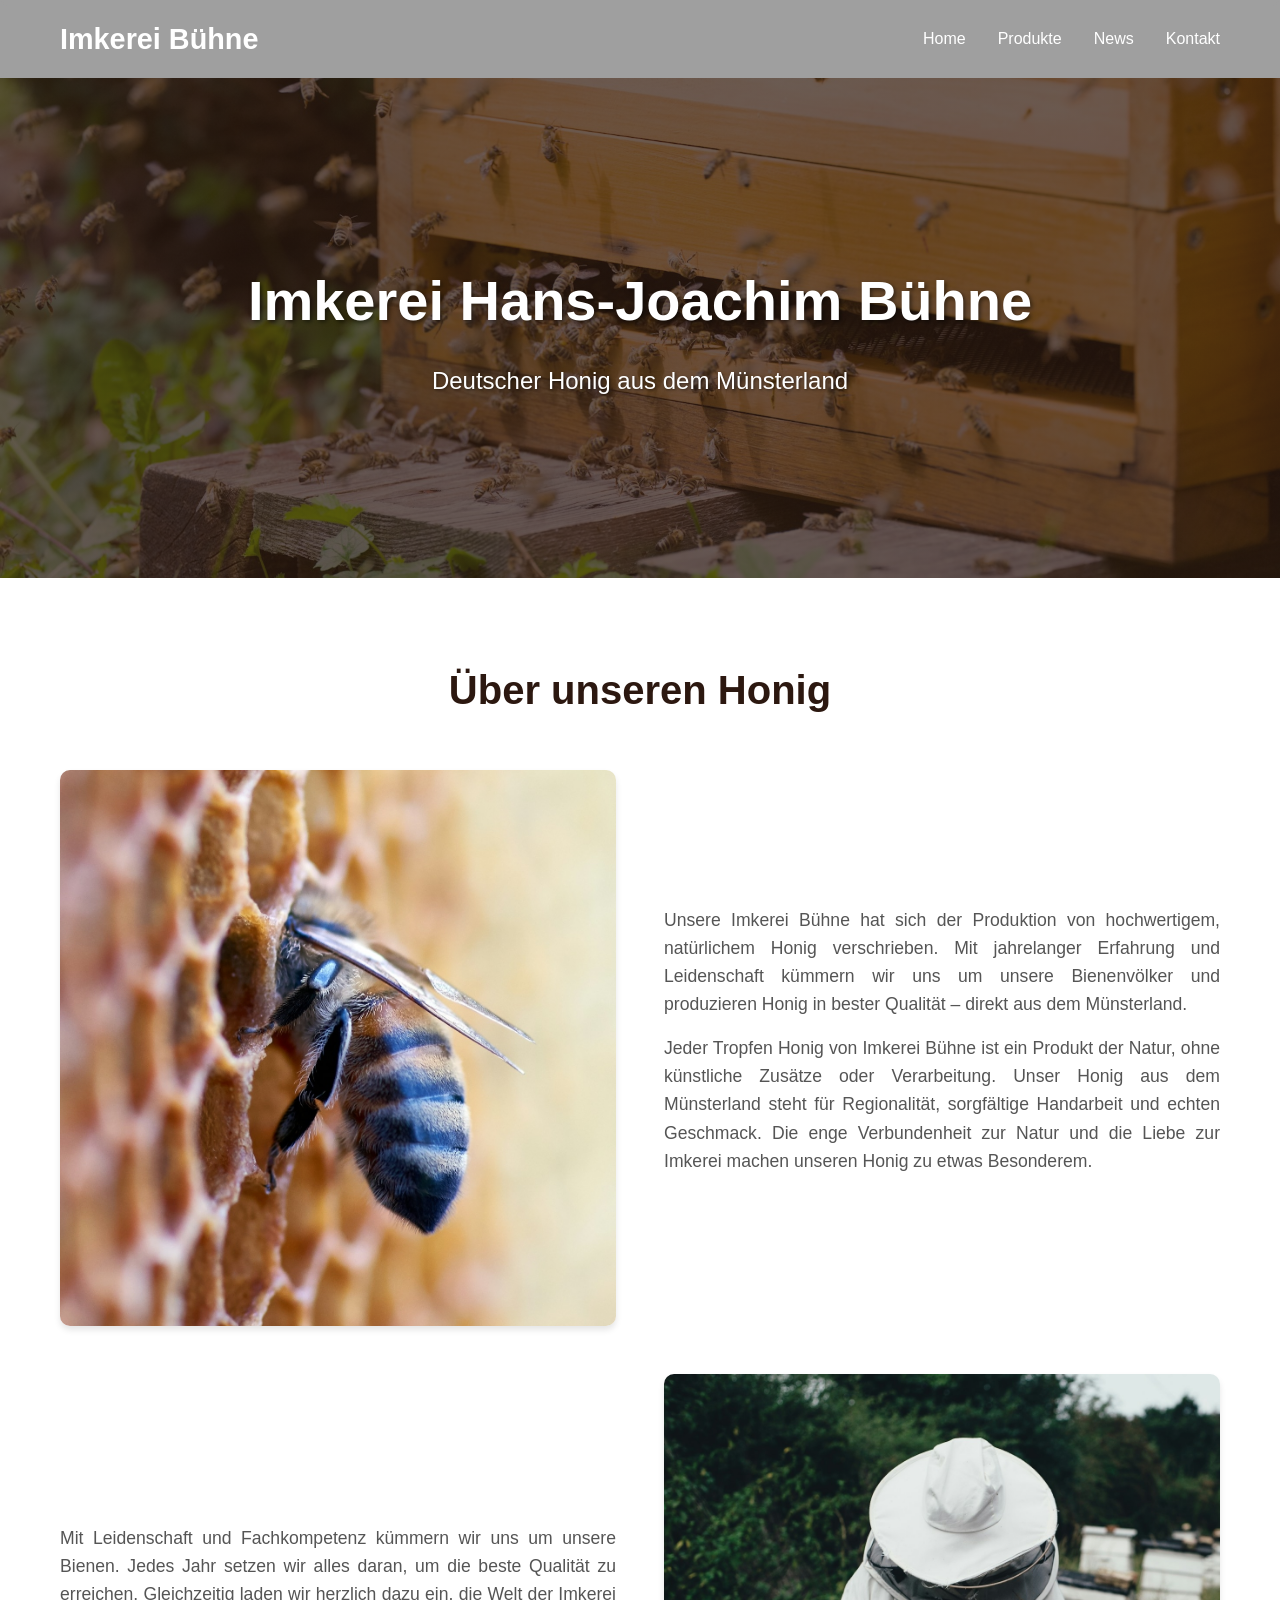
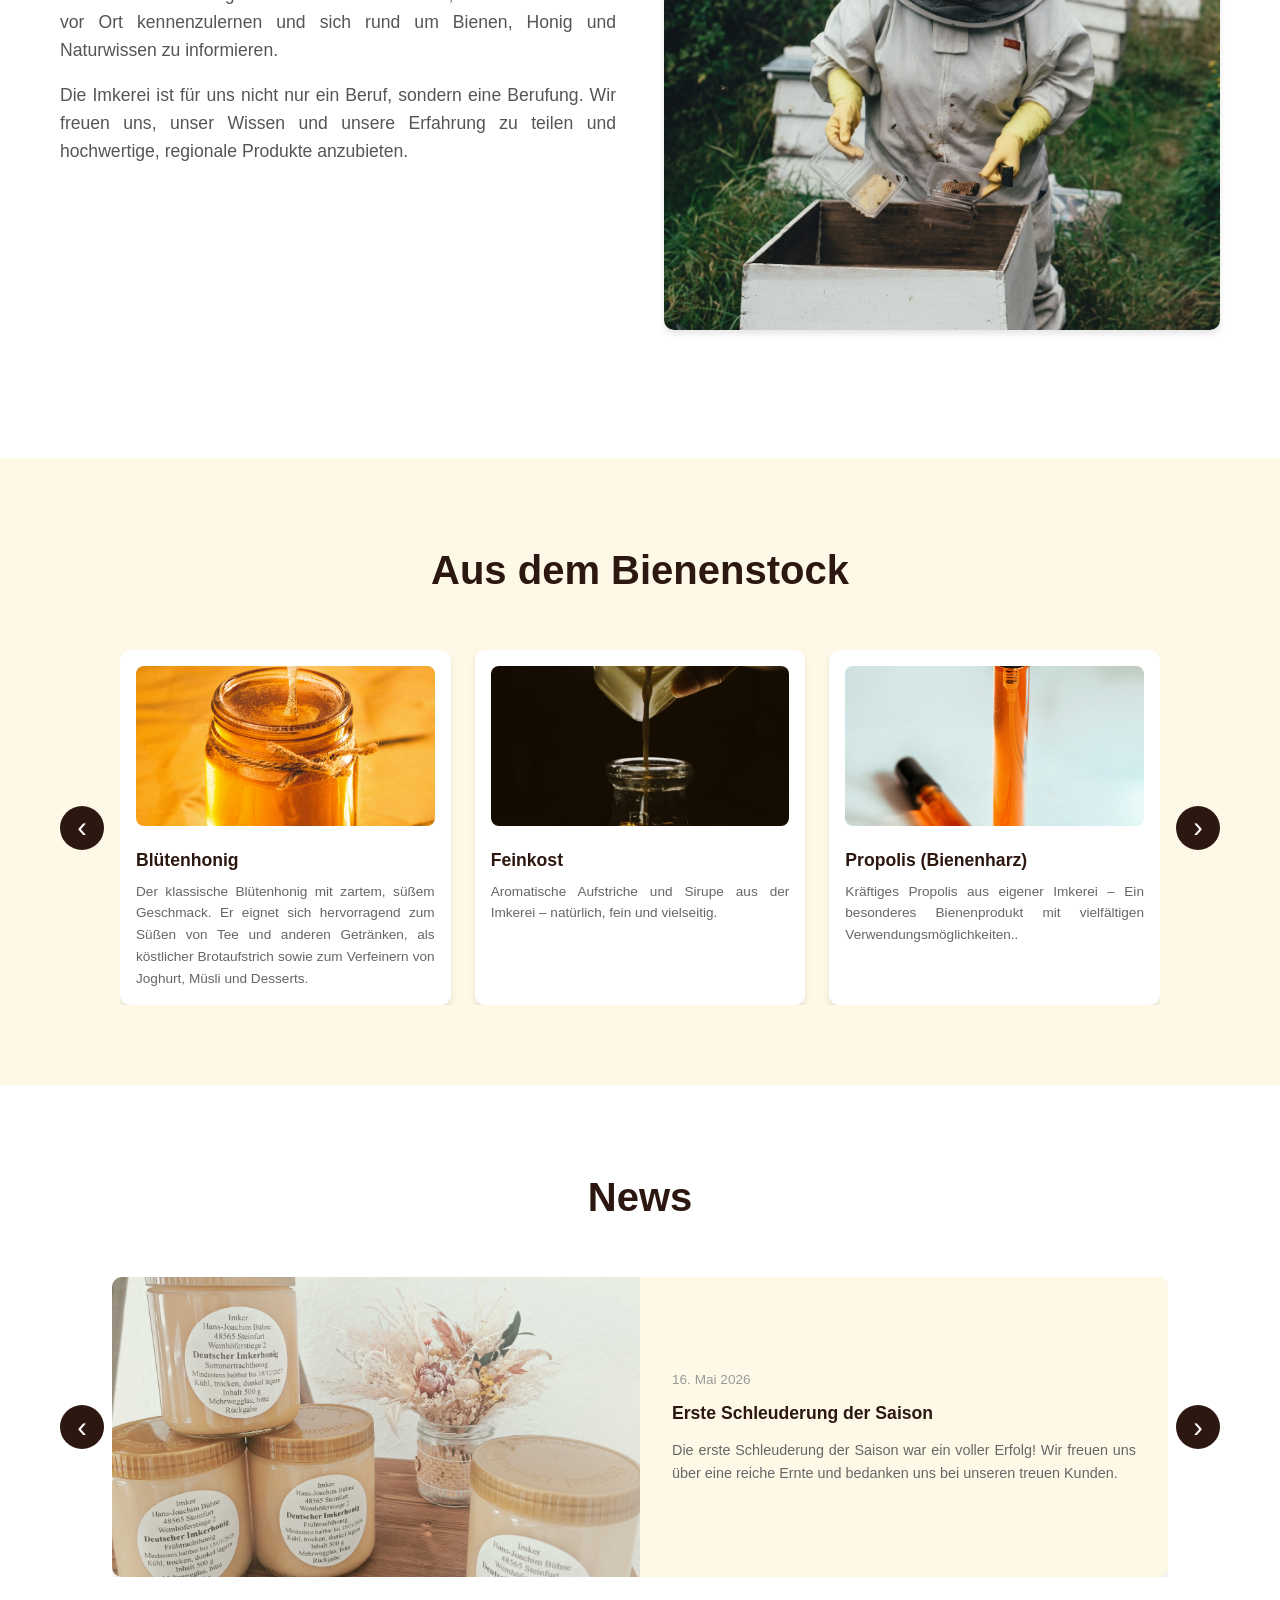
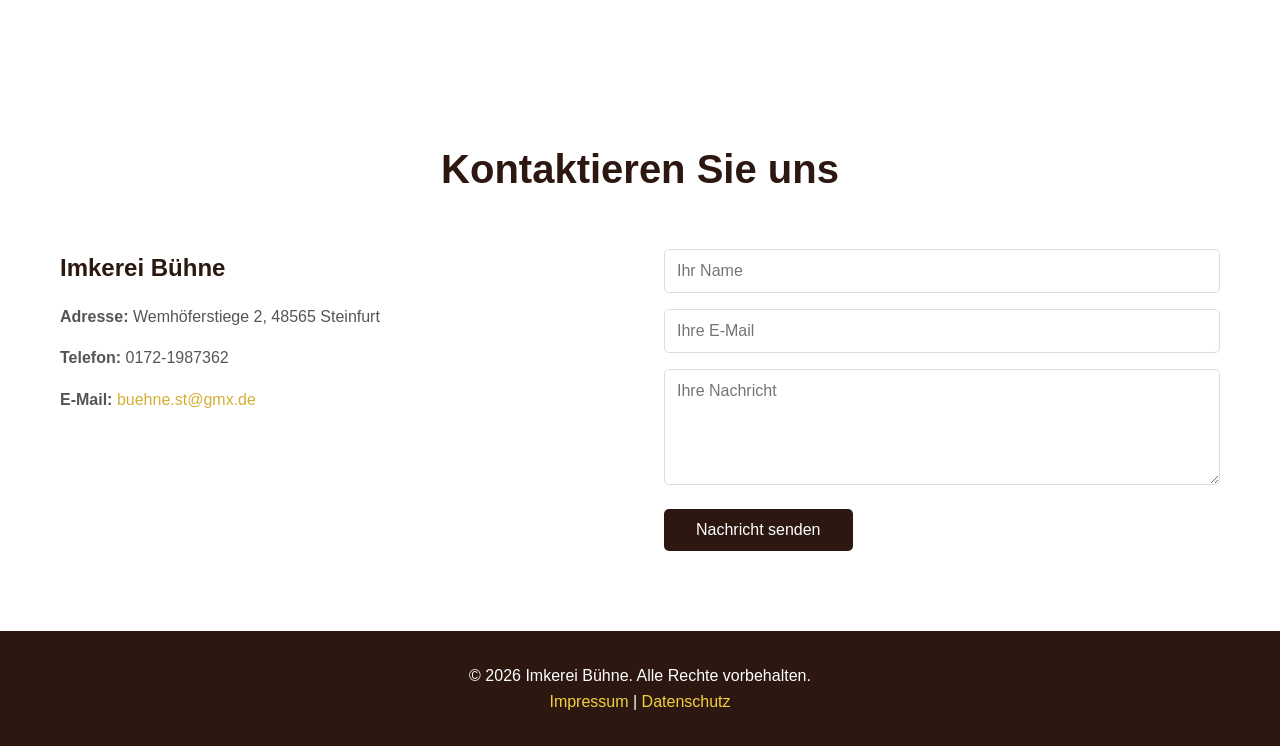
==== index.html @ a8562946 "Update text content in about section" ====
<!DOCTYPE html>
<html lang="de">
<head>
    <meta charset="UTF-8">
    <meta name="viewport" content="width=device-width, initial-scale=1.0">
    <title>Imkerei Bühne - Honig von Imker</title>
    <link rel="stylesheet" href="style.css">
</head>
<body>
    <header>
        <nav class="navbar">
            <div class="container">
                <div class="logo">Imkerei Bühne</div>
                <ul class="nav-links">
                    <li><a href="#home">Home</a></li>
                    <li><a href="#products">Produkte</a></li>
                    <li><a href="#news">News</a></li>
                    <li><a href="#contact">Kontakt</a></li>
                </ul>
            </div>
        </nav>
    </header>

    <main>
        <!-- Hero Section -->
        <section id="home" class="hero">
            <div class="hero-content">
                <h1>Imkerei Hans-Joachim Bühne</h1>
                <p>Deutscher Honig aus dem Münsterland</p>
            </div>
        </section>

        <!-- Über Uns Section -->
        <section id="about" class="about">
            <div class="container">
                <h2>Über unseren Honig</h2>
                
                <!-- First content pair: Text left, Image right -->
                <div class="about-content">
                    <div class="about-image">
                        <img src="images/biene.jpg" alt="Biene">
                    </div>
                    <div class="about-text">
                        <p>Unsere Imkerei Bühne hat sich der Produktion von hochwertigem, natürlichem Honig verschrieben. Mit jahrelanger Erfahrung und Leidenschaft kümmern wir uns um unsere Bienenvölker und produzieren Honig in bester Qualität – direkt aus dem Münsterland.</p>
                        <p>Jeder Tropfen Honig von Imkerei Bühne ist ein Produkt der Natur, ohne künstliche Zusätze oder Verarbeitung. Unser Honig aus dem Münsterland steht für Regionalität, sorgfältige Handarbeit und echten Geschmack. Die enge Verbundenheit zur Natur und die Liebe zur Imkerei machen unseren Honig zu etwas Besonderem.</p>
                    </div>
                </div>

                <!-- Second content pair: Image left, Text right -->
                <div class="about-content about-content-reversed">
                    <div class="about-text">
                        <p>Mit Leidenschaft und Fachkompetenz kümmern wir uns um unsere Bienen. Jedes Jahr setzen wir alles daran, um die beste Qualität zu erreichen. Gleichzeitig laden wir herzlich dazu ein, die Welt der Imkerei vor Ort kennenzulernen und sich rund um Bienen, Honig und Naturwissen zu informieren.</p>
                        <p>Die Imkerei ist für uns nicht nur ein Beruf, sondern eine Berufung. Wir freuen uns, unser Wissen und unsere Erfahrung zu teilen und hochwertige, regionale Produkte anzubieten.</p>
                    </div>
                    <div class="about-image">
                        <img src="images/imker-arbeit.jpg" alt="Imker bei der Arbeit">
                    </div>
                </div>
            </div>
        </section>

        <!-- Produkte Section -->
        <section id="products" class="products">
            <div class="container">
                <h2>Aus dem Bienenstock</h2>
                <div class="carousel-wrapper">
                    <button class="carousel-btn left" onclick="scrollCards(-1)">&#8249;</button>
                    <div class="products-grid" id="productsGrid">
                        <div class="product-card">
                            <img src="images/honig.jpg" alt="Blütenhonig">
                            <h3>Blütenhonig</h3>
                            <p>Der klassische Blütenhonig mit zartem, süßem Geschmack. Er eignet sich hervorragend zum Süßen von Tee und anderen Getränken, als köstlicher Brotaufstrich sowie zum Verfeinern von Joghurt, Müsli und Desserts.</p>
                        </div>
                        <div class="product-card">
                            <img src="images/sirup.jpg" alt="Feinkost">
                            <h3>Feinkost</h3>
                            <p>Aromatische Aufstriche und Sirupe aus der Imkerei – natürlich, fein und vielseitig.</p>
                        </div>
                        <div class="product-card">
                            <img src="images/propolis.jpg" alt="Propolis (Bienenharz)">
                            <h3>Propolis (Bienenharz)</h3>
                            <p>Kräftiges Propolis aus eigener Imkerei – Ein besonderes Bienenprodukt mit vielfältigen Verwendungsmöglichkeiten..</p>
                        </div>
                        <div class="product-card">
                            <img src="images/kerze.jpg" alt="Bienenwachskerzen">
                            <h3>Bienenwachskerzen</h3>
                            <p>Handgefertigte Bienenwachskerzen, die beim Abbrennen einen warmen, goldenen Lichtschein und einen dezenten, honigartigen Duft verströmen.</p>
                        </div>
                    </div>
                    <button class="carousel-btn right" onclick="scrollCards(1)">&#8250;</button>
                </div>
                <div class="product-dots" id="productDots">
                    <span class="product-dot active"></span>
                    <span class="product-dot"></span>
                    <span class="product-dot"></span>
                    <span class="product-dot"></span>
                </div>
            </div>
        </section>

        <!-- News Section -->
        <section id="news" class="news">
            <div class="container">
                <h2>News</h2>
                <div class="news-carousel-wrapper">
                    <button class="news-btn" onclick="scrollNews(-1)">&#8249;</button>
                    <div class="news-grid" id="newsGrid">
                        <div class="news-card">
                            <div class="news-card-image">
                                <img src="images/news.jpg" alt="News Bild">
                            </div>
                            <div class="news-card-text">
                                <span class="news-date">16. Mai 2026</span>
                                <h3>Erste Schleuderung der Saison</h3>
                                <p>Die erste Schleuderung der Saison war ein voller Erfolg! Wir freuen uns über eine reiche Ernte und bedanken uns bei unseren treuen Kunden.</p>
                            </div>
                        </div>
                        <div class="news-card">
                            <div class="news-card-image">
                                <img src="images/news_wintermarkt.jpeg" alt="News Bild">
                            </div>
                            <div class="news-card-text">
                                <span class="news-date">21. November 2025</span>
                                <h3>Wintermarkt Fachhochschule</h3>
                                <p>Die Imkerei war mit einem Stand auf dem Wintermarkt der FH Münster am Technologie-Campus Steinfurt vertreten, wo Wissenschaft und weihnachtliche Atmosphäre auf besondere Weise zusammenkamen.</p>
                            </div>
                        </div>
                        <div class="news-card">
                            <div class="news-card-image">
                                <img src="images/news_golfclub.jpeg" alt="News Bild">
                            </div>
                            <div class="news-card-text">
                                <span class="news-date">21. Mai 2025</span>
                                <h3>Ein Tag für die Bienen</h3>
                                <p>Die Imkerei stellte am 21.05.2025 im Golfclub Münsterland im Rahmen eines Herrennachmittags die Welt der Bienen und ihre Bedeutung für das Ökosystem vor. Durch Honigverkostungen und Gespräche wurde das Bewusstsein für den Schutz der Bienen gestärkt.</p>
                            </div>
                        </div>
                    </div>
                    <button class="news-btn" onclick="scrollNews(1)">&#8250;</button>
                </div>
                <div class="news-dots" id="newsDots">
                    <span class="news-dot active"></span>
                    <span class="news-dot"></span>
                    <span class="news-dot"></span>
                </div>
            </div>
        </section>
        
        <!-- Kontakt Section -->
        <section id="contact" class="contact">
            <div class="container">
                <h2>Kontaktieren Sie uns</h2>
                <div class="contact-content">
                    <div class="contact-info">
                        <h3>Imkerei Bühne</h3>
                        <p><strong>Adresse:</strong> Wemhöferstiege 2, 48565 Steinfurt</p>
                        <p><strong>Telefon:</strong> 0172-1987362</p>
                        <p><strong>E-Mail:</strong> <a id="emailLink" href="#">E-Mail laden...</a></p>
                        <script>
                            const u = 'buehne.st';
                            const d = 'gmx.de';
                            const link = document.getElementById('emailLink');
                            link.href = 'mailto:' + u + '@' + d;
                            link.textContent = u + '@' + d;
                        </script>
                    </div>
                    <div class="contact-form">
                        <form action="#" method="POST">
                            <input type="text" name="name" placeholder="Ihr Name" required>
                            <input type="email" name="email" placeholder="Ihre E-Mail" required>
                            <textarea name="message" placeholder="Ihre Nachricht" rows="5" required></textarea>
                            <button type="submit">Nachricht senden</button>
                        </form>
                    </div>
                </div>
            </div>
        </section>
    </main>

    <footer>
        <div class="container">
            <p>&copy; 2026 Imkerei Bühne. Alle Rechte vorbehalten.</p>
            <p><a href="impressum.html">Impressum</a> | <a href="impressum.html">Datenschutz</a></p>
        </div>
    </footer>

    <script>
        function scrollCards(dir) {
            const grid = document.getElementById('productsGrid');
            const cards = grid.querySelectorAll('.product-card');
            const cardWidth = cards[0].offsetWidth + 24;
            const maxScroll = grid.scrollWidth - grid.clientWidth;
            let current = Math.round(grid.scrollLeft / cardWidth);
            let next = current + dir;
        
            if (next >= cards.length) {
                grid.scrollTo({ left: 0, behavior: 'smooth' });
                updateProductDots(0);
                return;
            }
            if (next < 0) {
                grid.scrollTo({ left: maxScroll, behavior: 'smooth' });
                updateProductDots(cards.length - 1);
                return;
            }
            grid.scrollTo({ left: next * cardWidth, behavior: 'smooth' });
            updateProductDots(next);
        }
        
        function updateProductDots(index) {
            const dots = document.querySelectorAll('.product-dot');
            dots.forEach((dot, i) => dot.classList.toggle('active', i === index));
        }
        
        document.getElementById('productsGrid').addEventListener('scroll', () => {
            const grid = document.getElementById('productsGrid');
            const cards = grid.querySelectorAll('.product-card');
            const cardWidth = cards[0].offsetWidth + 24;
            const current = Math.round(grid.scrollLeft / cardWidth);
            updateProductDots(current);
        });
    
        function scrollNews(dir) {
            const grid = document.getElementById('newsGrid');
            const cards = grid.querySelectorAll('.news-card');
            const cardWidth = cards[0].offsetWidth + 16;
            let current = Math.round(grid.scrollLeft / cardWidth);
            let next = current + dir;
            if (next >= cards.length) next = 0;
            if (next < 0) next = cards.length - 1;
            grid.scrollTo({ left: next * cardWidth, behavior: 'smooth' });
            updateNewsDots(next);
        }
        
        function updateNewsDots(index) {
            const dots = document.querySelectorAll('.news-dot');
            dots.forEach((dot, i) => dot.classList.toggle('active', i === index));
        }
        
        document.getElementById('newsGrid').addEventListener('scroll', () => {
            const grid = document.getElementById('newsGrid');
            const cards = grid.querySelectorAll('.news-card');
            const cardWidth = cards[0].offsetWidth + 16;
            const current = Math.round(grid.scrollLeft / cardWidth);
            updateNewsDots(current);
        });
    </script>
    
</body>
</html>
---- style.css ----
/* General Styles */
* {
    margin: 0;
    padding: 0;
    box-sizing: border-box;
}

body {
    font-family: 'Segoe UI', Tahoma, Geneva, Verdana, sans-serif;
    line-height: 1.6;
    color: #333;
    background-color: #f9f9f9;
    text-align: justify;
}

.container {
    max-width: 1200px;
    margin: 0 auto;
    padding: 0 20px;
}

/* Header & Navigation */
header {
    background-color: rgba(50, 50, 50, 0.45); 
    padding: 1rem 0;
    position: sticky;
    top: 0;
    z-index: 100;
    backdrop-filter: blur(4px);
}

.navbar {
    display: flex;
    justify-content: space-between;
    align-items: center;
}

.navbar .container {
    display: flex;
    justify-content: space-between;
    align-items: center;
    width: 100%;
}

.logo {
    font-size: 1.8rem;
    font-weight: bold;
    color: #ffffff;  
}

.nav-links {
    display: flex;
    list-style: none;
    gap: 2rem;
}

.nav-links a {
    color: #fff;
    text-decoration: none;
    transition: color 0.3s ease;
    font-weight: 500;
}

.nav-links a:hover {
    color: #f4d03f;
}

/* Hero Section */
.hero {
    background: linear-gradient(rgba(44, 24, 16, 0.7), rgba(44, 24, 16, 0.7)), url('images/main.jpg');
    background-size: cover;
    background-position: center;
    color: #fff;
    padding: 100px 20px;
    text-align: center;
    min-height: 500px;
    display: flex;
    align-items: center;
    justify-content: center;
}

.hero-content h1 {
    font-size: 3.5rem;
    margin-bottom: 1rem;
    text-shadow: 2px 2px 4px rgba(0, 0, 0, 0.5);
}

.hero-content p {
    font-size: 1.5rem;
    text-shadow: 1px 1px 3px rgba(0, 0, 0, 0.5);
}

/* About Section */
.about {
    padding: 80px 20px;
    background-color: #fff;
}

.about h2 {
    text-align: center;
    font-size: 2.5rem;
    margin-bottom: 3rem;
    color: #2c1810;
}

.about-content {
    display: grid;
    grid-template-columns: 1fr 1fr;
    gap: 3rem;
    align-items: stretch;
    margin-bottom: 3rem;
}

.about-content-reversed {
    display: grid;
    grid-template-columns: 1fr 1fr;
    gap: 3rem;
    align-items: stretch;
}

.about-text {
    display: flex;
    flex-direction: column;
    justify-content: center;
}

.about-text p {
    margin-bottom: 1rem;
    font-size: 1.1rem;
    color: #555;
}

.about-image {
    display: flex;
    align-items: stretch;
}

.about-image img {
    width: 100%;
    height: 100%;
    object-fit: cover;
    border-radius: 10px;
    box-shadow: 0 4px 6px rgba(0, 0, 0, 0.1);
    display: block;
}

/* Products Section */
.products {
    padding: 80px 20px;
    background-color: #fef9e7;
}

.products h2 {
    text-align: center;
    font-size: 2.5rem;
    margin-bottom: 3rem;
    color: #2c1810;
}

.carousel-wrapper {
    display: flex;
    align-items: center;
    gap: 1rem;
}

.carousel-btn {
    background: #2c1810;
    color: #fff;
    border: none;
    border-radius: 50%;
    width: 44px;
    height: 44px;
    font-size: 1.8rem;
    cursor: pointer;
    flex-shrink: 0;
    transition: background 0.2s;
    display: flex;
    align-items: center;
    justify-content: center;
}

.carousel-btn:hover {
    background: #1a0f0a;
}

.products-grid {
    display: flex;
    flex-direction: row;
    gap: 1.5rem;
    overflow-x: auto;
    scroll-snap-type: x mandatory;
    -webkit-overflow-scrolling: touch;
    scrollbar-width: none;
    flex: 1;
}

.products-grid::-webkit-scrollbar {
    display: none;
}

.product-card {
    background: #fff;
    border-radius: 10px;
    overflow: hidden;
    box-shadow: 0 4px 6px rgba(0, 0, 0, 0.1);
    padding: 1rem;
    scroll-snap-align: start;
    flex-shrink: 0;
    width: calc(33.333% - 1rem);
    transition: transform 0.3s ease, box-shadow 0.3s ease;
}

.product-card:hover {
    transform: translateY(-5px);
    box-shadow: 0 6px 12px rgba(0, 0, 0, 0.15);
}

.product-card img {
    width: 100%;
    height: 160px;
    object-fit: cover;
    border-radius: 8px;
    margin-bottom: 0.75rem;
}

.product-card h3 {
    color: #2c1810;
    margin-bottom: 0.4rem;
    font-size: 1.1rem;
}

.product-card p {
    color: #666;
    font-size: 0.85rem;
}

.product-dots {
    display: none;
    justify-content: center;
    gap: 0.5rem;
    margin-top: 1rem;
}

.product-dot {
    width: 8px;
    height: 8px;
    border-radius: 50%;
    background: #ccc;
    transition: background 0.3s;
}

.product-dot.active {
    background: #2c1810;
}

/* News Section */
.news {
    padding: 80px 20px;
    background-color: #fff;
}

.news h2 {
    text-align: center;
    font-size: 2.5rem;
    margin-bottom: 3rem;
    color: #2c1810;
}

.news-carousel-wrapper {
    display: flex;
    align-items: center;
    gap: 0.5rem;
}

.news-btn {
    background: #2c1810;
    color: #fff;
    border: none;
    border-radius: 50%;
    width: 44px;
    height: 44px;
    font-size: 1.8rem;
    cursor: pointer;
    flex-shrink: 0;
    transition: background 0.2s;
    display: flex;
    align-items: center;
    justify-content: center;
}

.news-btn:hover {
    background: #1a0f0a;
}

.news-grid {
    display: flex;
    flex-direction: row;
    gap: 1rem;
    overflow-x: auto;
    scroll-snap-type: x mandatory;
    -webkit-overflow-scrolling: touch;
    scrollbar-width: none;
    flex: 1;
}

.news-grid::-webkit-scrollbar {
    display: none;
}

.news-card {
    display: grid;
    grid-template-columns: 1fr 1fr;
    background: #fef9e7;
    border-radius: 10px;
    overflow: hidden;
    box-shadow: 0 4px 6px rgba(0, 0, 0, 0.1);
    scroll-snap-align: start;
    flex-shrink: 0;
    width: 100%;
}

.news-card-image {
    overflow: hidden;
    max-height: 300px;
}

.news-card-image img {
    width: 100%;
    height: 100%;
    object-fit: cover;
    display: block;
}

.news-card-text {
    padding: 2rem;
    display: flex;
    flex-direction: column;
    justify-content: center;
}

.news-date {
    font-size: 0.85rem;
    color: #999;
    margin-bottom: 0.5rem;
    display: block;
}

.news-card h3 {
    color: #2c1810;
    margin-bottom: 0.75rem;
    font-size: 1.1rem;
}

.news-card p {
    color: #666;
    font-size: 0.9rem;
    line-height: 1.6;
}

.news-dots {
    display: none;
    justify-content: center;
    gap: 0.5rem;
    margin-top: 1rem;
}

.news-dot {
    width: 8px;
    height: 8px;
    border-radius: 50%;
    background: #ccc;
    transition: background 0.3s;
}

.news-dot.active {
    background: #2c1810;
}

/* Contact Section */
.contact {
    padding: 80px 20px;
    background-color: #fff;
}

.contact h2 {
    text-align: center;
    font-size: 2.5rem;
    margin-bottom: 3rem;
    color: #2c1810;
}

.contact-content {
    display: grid;
    grid-template-columns: 1fr 1fr;
    gap: 3rem;
}

.contact-info h3 {
    color: #2c1810;
    margin-bottom: 1rem;
    font-size: 1.5rem;
}

.contact-info p {
    margin-bottom: 1rem;
    color: #555;
}

.contact-info a {
    color: #d4af37;
    text-decoration: none;
}

.contact-info a:hover {
    text-decoration: underline;
}

.contact-form input,
.contact-form textarea {
    width: 100%;
    padding: 0.75rem;
    margin-bottom: 1rem;
    border: 1px solid #ddd;
    border-radius: 5px;
    font-family: inherit;
    font-size: 1rem;
}

.contact-form input:focus,
.contact-form textarea:focus {
    outline: none;
    border-color: #f4d03f;
    box-shadow: 0 0 5px rgba(244, 208, 63, 0.3);
}

.contact-form button {
    background-color: #2c1810;
    color: #fff;
    padding: 0.75rem 2rem;
    border: none;
    border-radius: 5px;
    font-size: 1rem;
    cursor: pointer;
    transition: background-color 0.3s ease;
}

.contact-form button:hover {
    background-color: #1a0f0a;
}

/* Footer */
footer {
    background-color: #2c1810;
    color: #fff;
    padding: 2rem;
    text-align: center;
}

footer a {
    color: #f4d03f;
    text-decoration: none;
}

footer a:hover {
    text-decoration: underline;
}

/* Responsive Design */
@media (max-width: 768px) {
    /* Navigation */
    .nav-links {
        gap: 1rem;
        font-size: 0.9rem;
    }

    /* Hero */
    .hero-content h1 {
        font-size: 2rem;
    }

    .hero-content p {
        font-size: 1rem;
    }

    /* About */
    .about-content,
    .about-content-reversed {
        grid-template-columns: 1fr;
    }

    .about-content-reversed .about-image {
    order: -1;
    }

    .about-content,
    .about-content-reversed,
    .contact-content {
        align-items: center;
    }

    .about h2,
    .products h2,
    .contact h2,
    .news h2 {
        font-size: 2rem;
        margin-bottom: 1.5rem;
    }

    .about-image {
        min-height: 250px;
    }

    .about-image img {
        height: 250px;
    }

    .news-card p,
    .product-card p {
        text-align: left;
    }
    
    /* Products */
    .products {
        padding: 40px 20px;
    }
    
    .carousel-btn {
        display: none;
    }
    
    .product-card {
        width: 100%;
    }

    .product-card img {
        height: 160px;
    }

    .product-card h3 {
        font-size: 0.95rem;
    }

    .product-card p {
        font-size: 0.8rem;
    }

    .product-dots {
    display: flex;
    }
    
    /* News */
    .news {
        padding: 40px 20px;
    }

    .news-btn {
    display: none;
    }
    
    .news-carousel-wrapper {
        width: 100%;
    }
    
    .news-card {
        grid-template-columns: 1fr;
        background: #fef9e7;
        box-shadow: 0 4px 6px rgba(0, 0, 0, 0.1);
        border-radius: 10px;
        min-height: 180px;
    }
    
    .news-card-image {
        height: 220px;
        max-height: 220px;
    }
    
    .news-card h3 {
        font-size: 0.95rem;
    }
    
    .news-card p {
        font-size: 0.8rem;
    }
    
    .news-dots {
        display: flex;
    }
}

@media (max-width: 480px) {
    .navbar .container {
        flex-direction: row;
        gap: 0.5rem;
        align-items: center;
    }

    .nav-links {
        flex-direction: row;
        gap: 0.75rem;
        font-size: 0.8rem;
    }

    .logo {
        font-size: 1rem;
    }

    .hero-content h1 {
        font-size: 1.5rem;
    }

    .hero-content p {
        font-size: 0.9rem;
    }
}
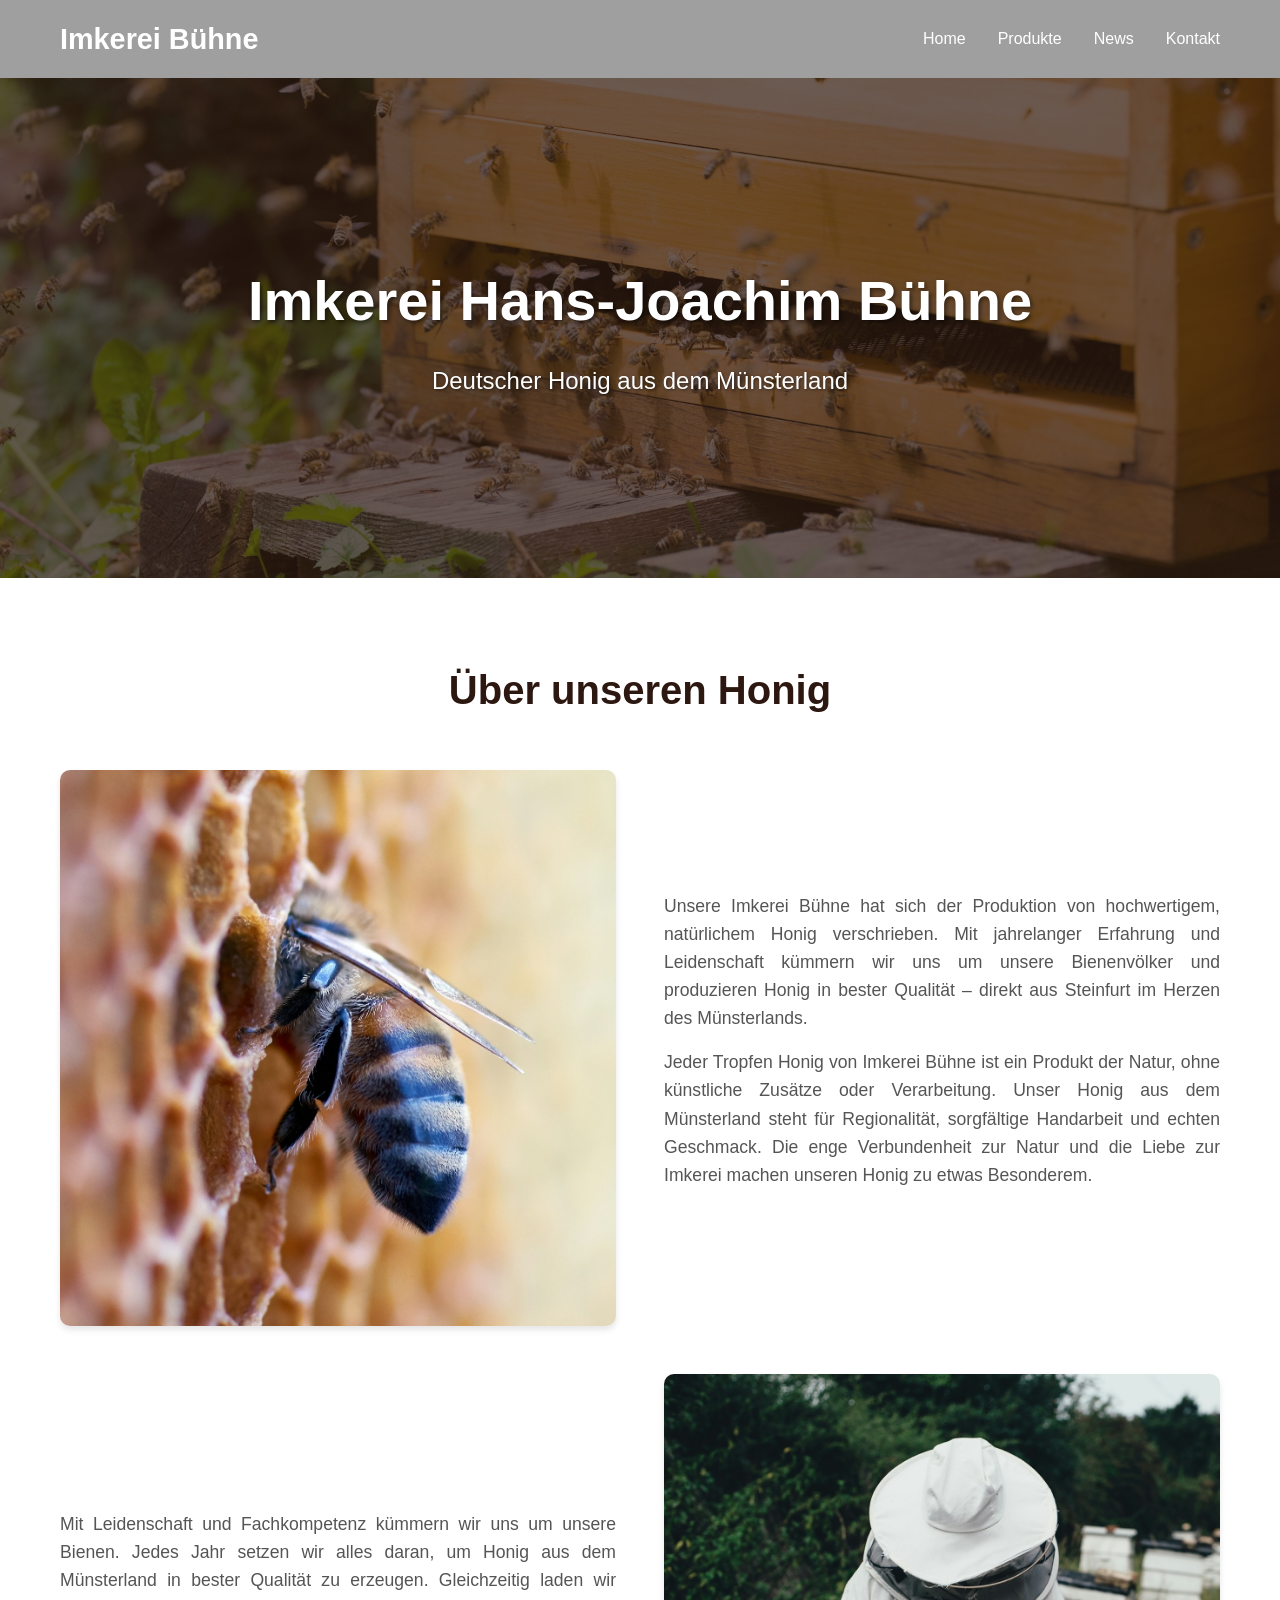
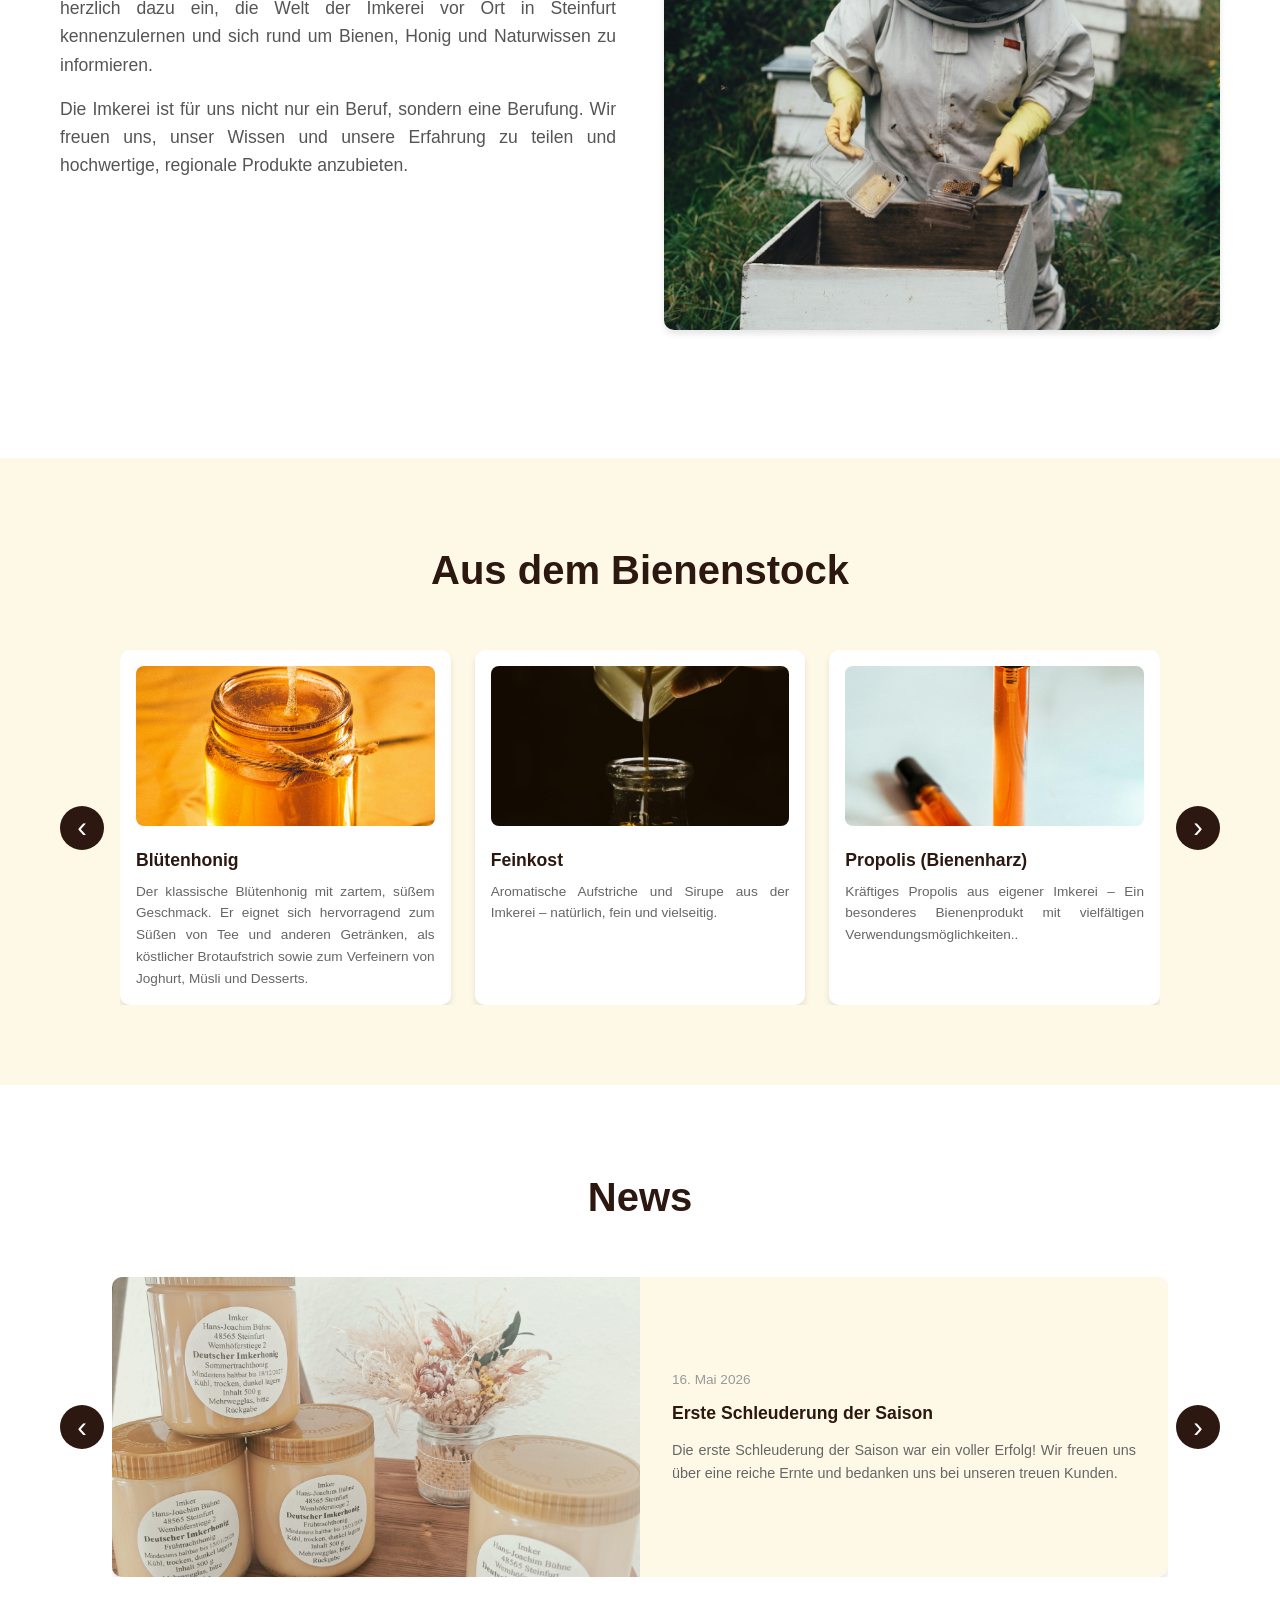
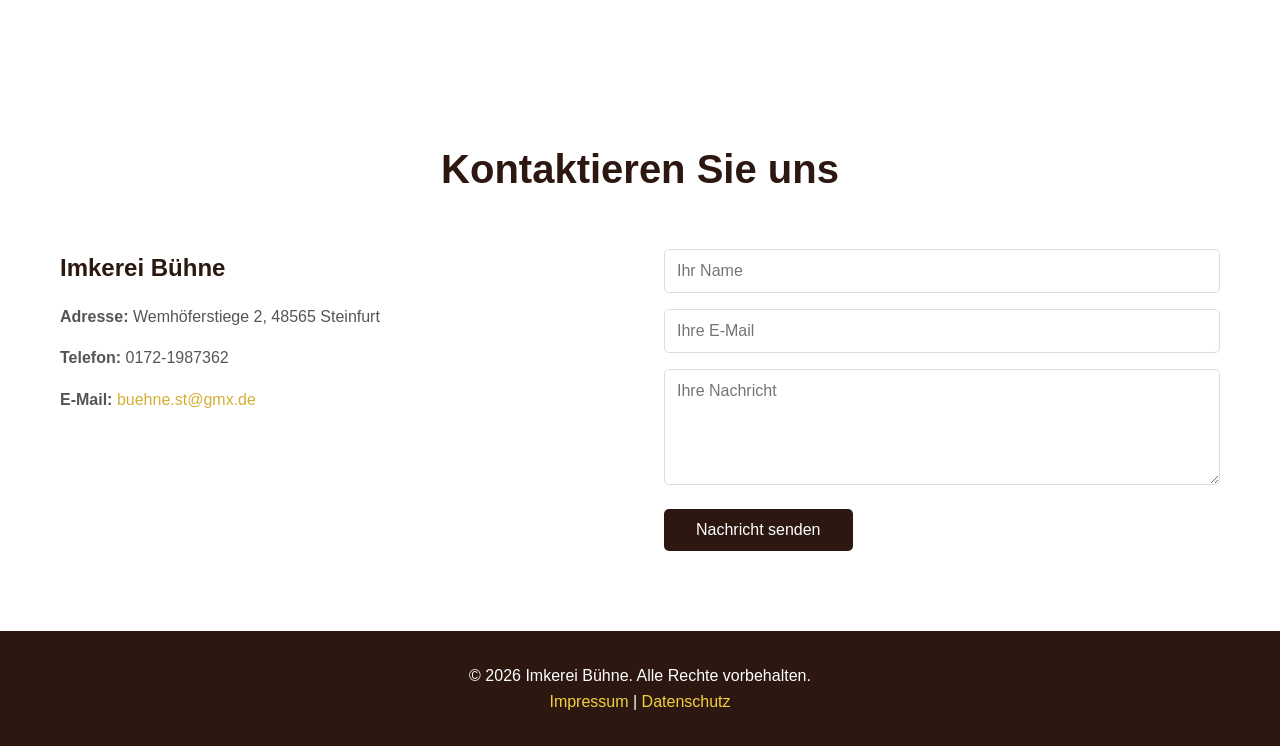
==== commit 0265a1ff: "Revise location references in about section Updated text to reflect the location of Steinfurt in the" ====
--- a/index.html
+++ b/index.html
@@ -3,7 +3,7 @@
 <head>
     <meta charset="UTF-8">
     <meta name="viewport" content="width=device-width, initial-scale=1.0">
-    <title>Imkerei Bühne - Honig von Imker</title>
+    <title>Imkerei Bühne - Honig aus dem Münsterland</title>
     <link rel="stylesheet" href="style.css">
 </head>
 <body>
@@ -41,7 +41,7 @@
                         <img src="images/biene.jpg" alt="Biene">
                     </div>
                     <div class="about-text">
-                        <p>Unsere Imkerei Bühne hat sich der Produktion von hochwertigem, natürlichem Honig verschrieben. Mit jahrelanger Erfahrung und Leidenschaft kümmern wir uns um unsere Bienenvölker und produzieren Honig in bester Qualität – direkt aus dem Münsterland.</p>
+                        <p>Unsere Imkerei Bühne hat sich der Produktion von hochwertigem, natürlichem Honig verschrieben. Mit jahrelanger Erfahrung und Leidenschaft kümmern wir uns um unsere Bienenvölker und produzieren Honig in bester Qualität – direkt aus Steinfurt im Herzen des Münsterlands.</p>
                         <p>Jeder Tropfen Honig von Imkerei Bühne ist ein Produkt der Natur, ohne künstliche Zusätze oder Verarbeitung. Unser Honig aus dem Münsterland steht für Regionalität, sorgfältige Handarbeit und echten Geschmack. Die enge Verbundenheit zur Natur und die Liebe zur Imkerei machen unseren Honig zu etwas Besonderem.</p>
                     </div>
                 </div>
@@ -49,7 +49,7 @@
                 <!-- Second content pair: Image left, Text right -->
                 <div class="about-content about-content-reversed">
                     <div class="about-text">
-                        <p>Mit Leidenschaft und Fachkompetenz kümmern wir uns um unsere Bienen. Jedes Jahr setzen wir alles daran, um die beste Qualität zu erreichen. Gleichzeitig laden wir herzlich dazu ein, die Welt der Imkerei vor Ort kennenzulernen und sich rund um Bienen, Honig und Naturwissen zu informieren.</p>
+                        <p>Mit Leidenschaft und Fachkompetenz kümmern wir uns um unsere Bienen. Jedes Jahr setzen wir alles daran, um Honig aus dem Münsterland in bester Qualität zu erzeugen. Gleichzeitig laden wir herzlich dazu ein, die Welt der Imkerei vor Ort in Steinfurt kennenzulernen und sich rund um Bienen, Honig und Naturwissen zu informieren.</p>
                         <p>Die Imkerei ist für uns nicht nur ein Beruf, sondern eine Berufung. Wir freuen uns, unser Wissen und unsere Erfahrung zu teilen und hochwertige, regionale Produkte anzubieten.</p>
                     </div>
                     <div class="about-image">
@@ -165,12 +165,10 @@
                         </script>
                     </div>
                     <div class="contact-form">
-                        <form action="#" method="POST">
-                            <input type="text" name="name" placeholder="Ihr Name" required>
-                            <input type="email" name="email" placeholder="Ihre E-Mail" required>
-                            <textarea name="message" placeholder="Ihre Nachricht" rows="5" required></textarea>
-                            <button type="submit">Nachricht senden</button>
-                        </form>
+                        <input type="text" id="nameInput" placeholder="Ihr Name">
+                        <input type="email" id="emailInput" placeholder="Ihre E-Mail">
+                        <textarea id="messageInput" placeholder="Ihre Nachricht" rows="5"></textarea>
+                        <button onclick="sendMail()">Nachricht senden</button>
                     </div>
                 </div>
             </div>
@@ -231,6 +229,15 @@
             grid.scrollTo({ left: next * cardWidth, behavior: 'smooth' });
             updateNewsDots(next);
         }
+
+        function sendMail() {
+            const name = document.getElementById('nameInput').value;
+            const email = document.getElementById('emailInput').value;
+            const message = document.getElementById('messageInput').value;
+            const subject = encodeURIComponent('Nachricht von ' + name);
+            const body = encodeURIComponent('Name: ' + name + '\nE-Mail: ' + email + '\n\nNachricht:\n' + message);
+            window.location.href = 'mailto:buehne.st@gmx.de?subject=' + subject + '&body=' + body;
+        }
         
         function updateNewsDots(index) {
             const dots = document.querySelectorAll('.news-dot');
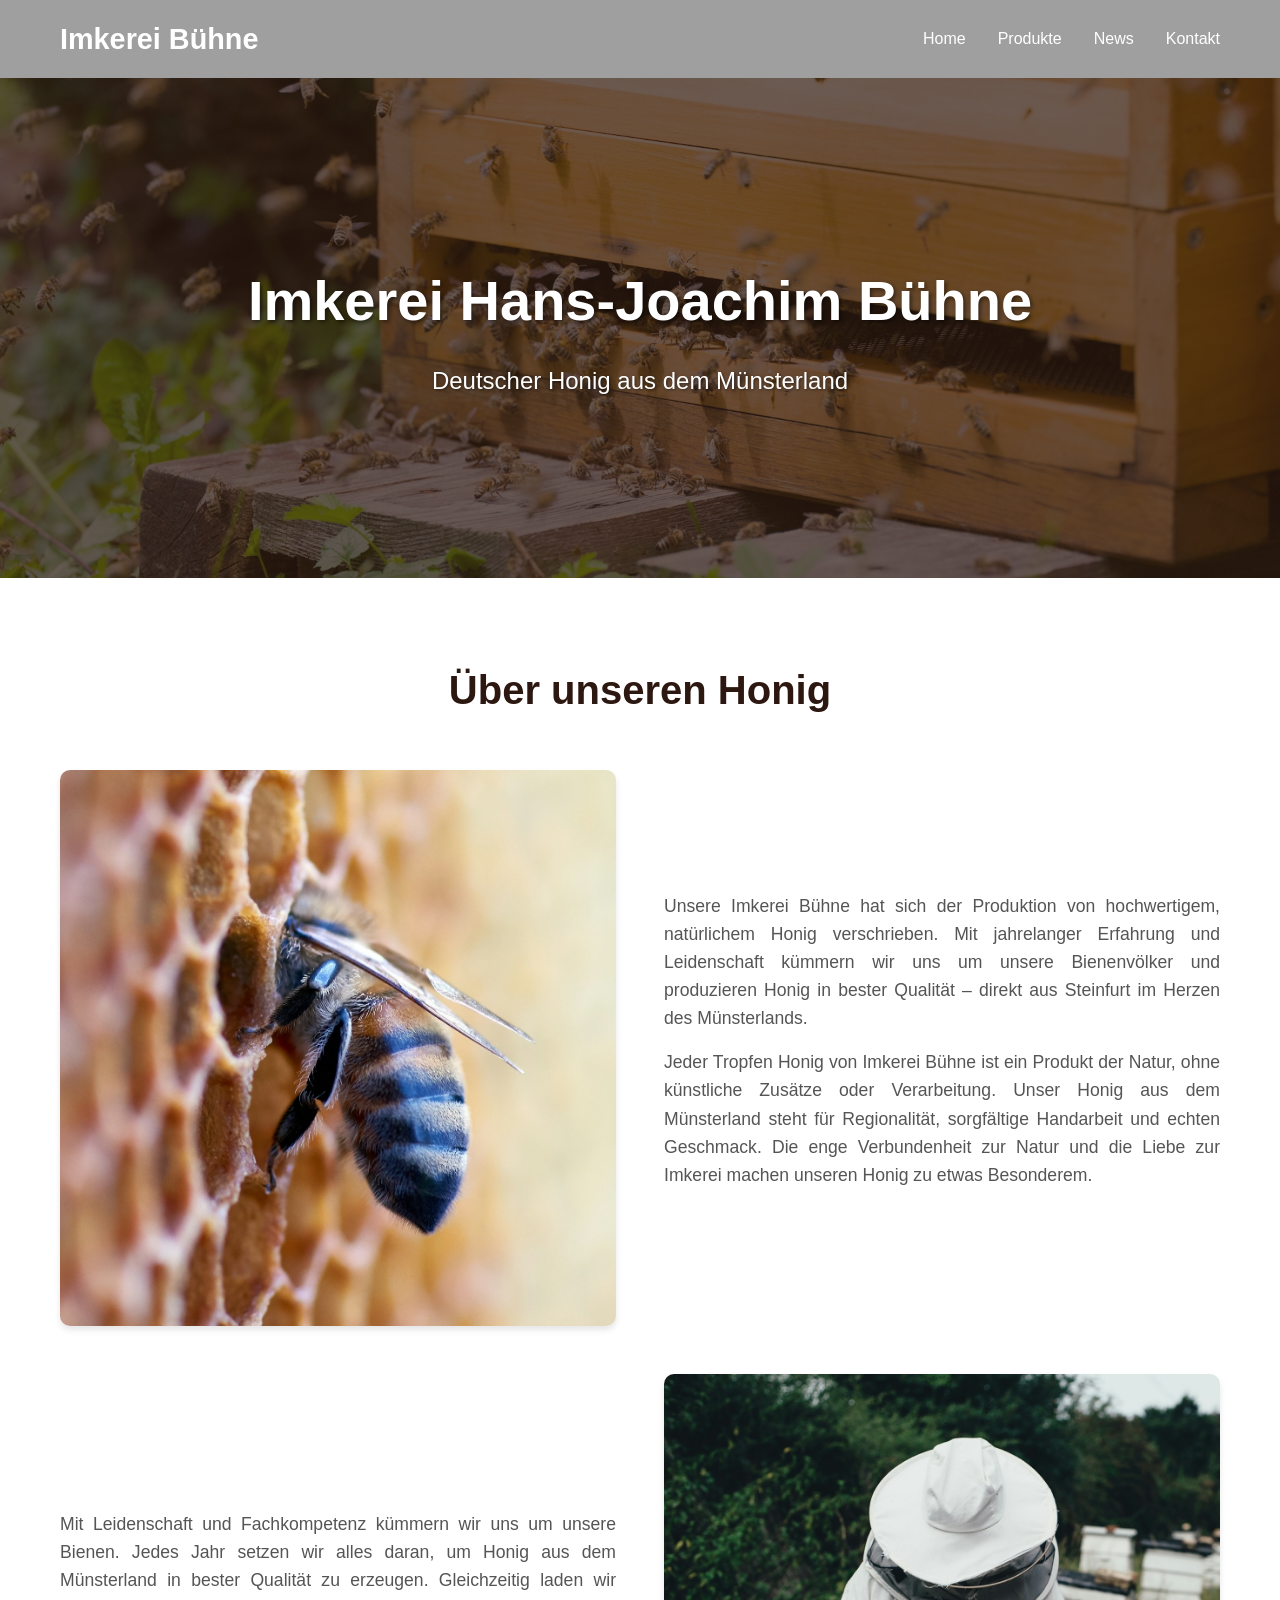
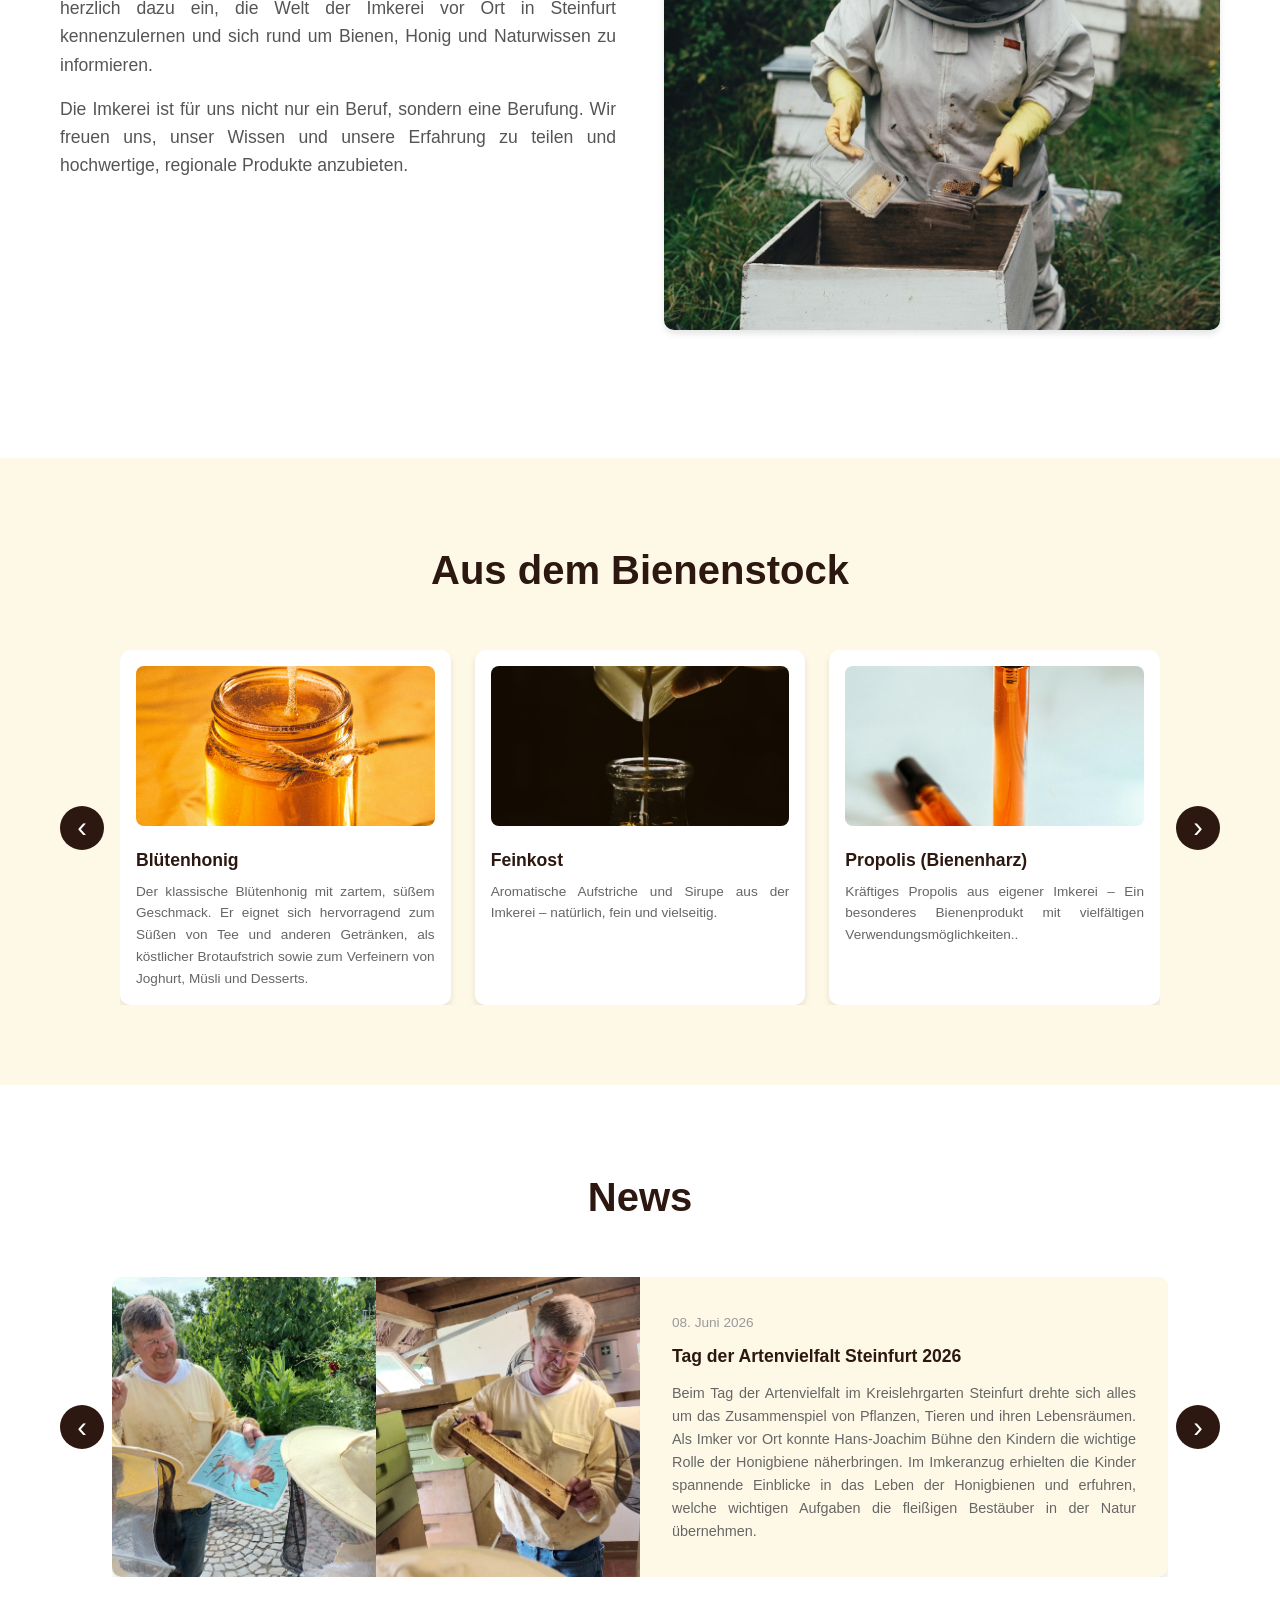
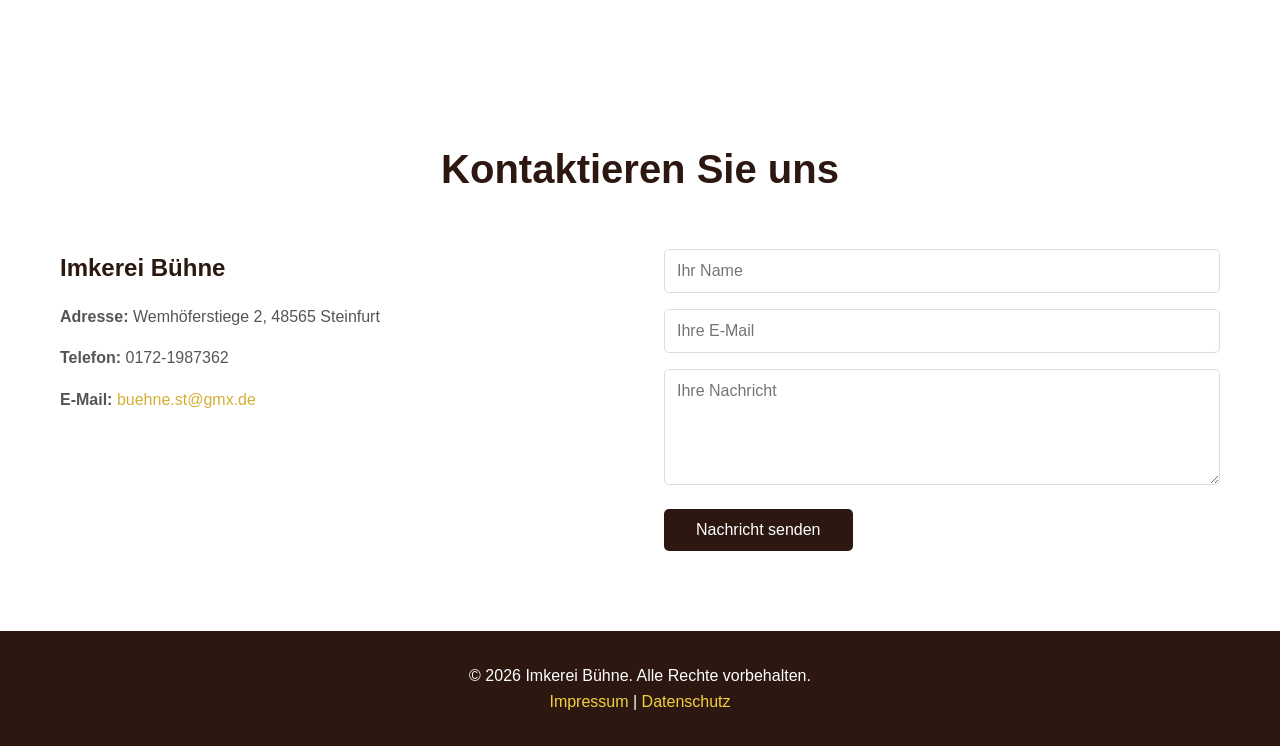
==== commit b23bc62b: "Add news card for Artenvielfalt event" ====
--- a/index.html
+++ b/index.html
@@ -105,6 +105,16 @@
                 <div class="news-carousel-wrapper">
                     <button class="news-btn" onclick="scrollNews(-1)">&#8249;</button>
                     <div class="news-grid" id="newsGrid">
+                        <div class="news-card">
+                            <div class="news-card-image">
+                                <img src="images/artenvielfalt.png" alt="News Bild">
+                            </div>
+                            <div class="news-card-text">
+                                <span class="news-date">08. Juni 2026</span>
+                                <h3>Tag der Artenvielfalt Steinfurt 2026</h3>
+                                <p>Beim Tag der Artenvielfalt im Kreislehrgarten Steinfurt drehte sich alles um das Zusammenspiel von Pflanzen, Tieren und ihren Lebensräumen. Als Imker vor Ort konnte Hans-Joachim Bühne den Kindern die wichtige Rolle der Honigbiene näherbringen. Im Imkeranzug erhielten die Kinder spannende Einblicke in das Leben der Honigbienen und erfuhren, welche wichtigen Aufgaben die fleißigen Bestäuber in der Natur übernehmen.</p>
+                            </div>
+                        </div>
                         <div class="news-card">
                             <div class="news-card-image">
                                 <img src="images/news.jpg" alt="News Bild">
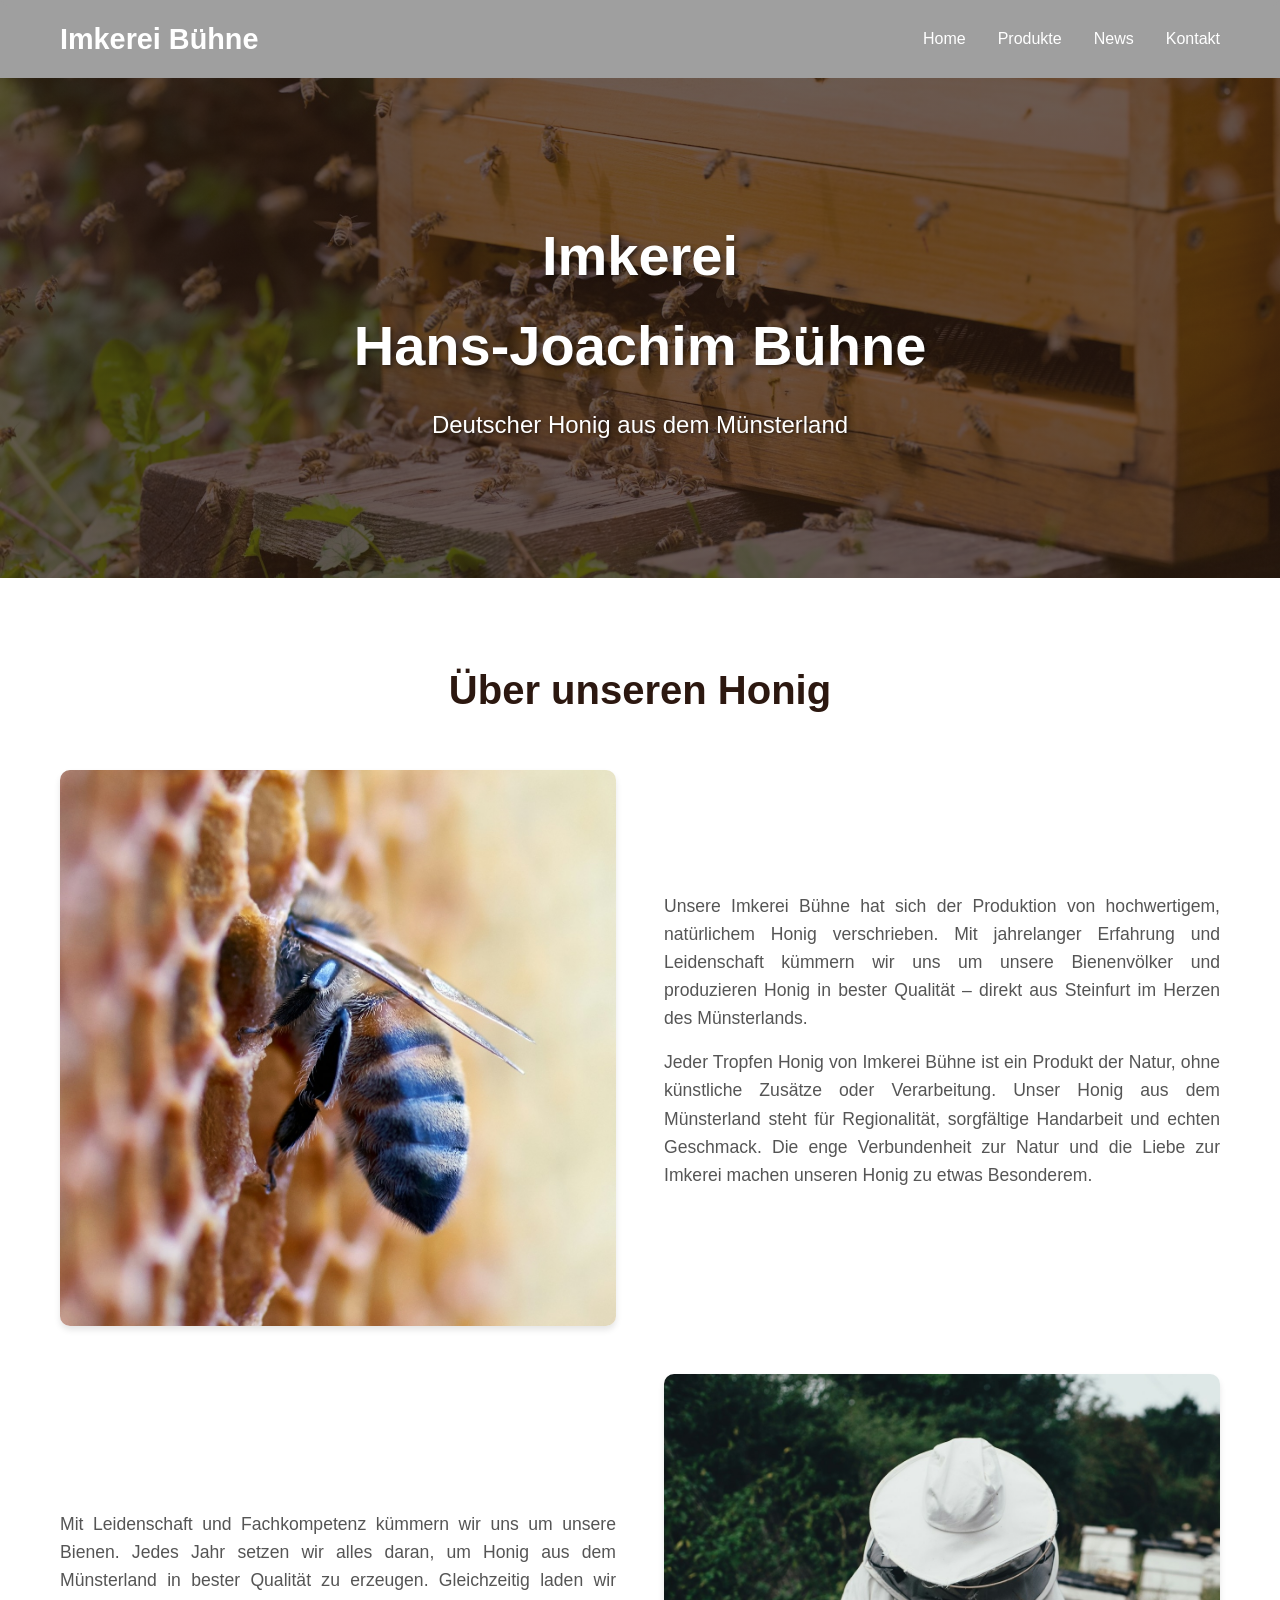
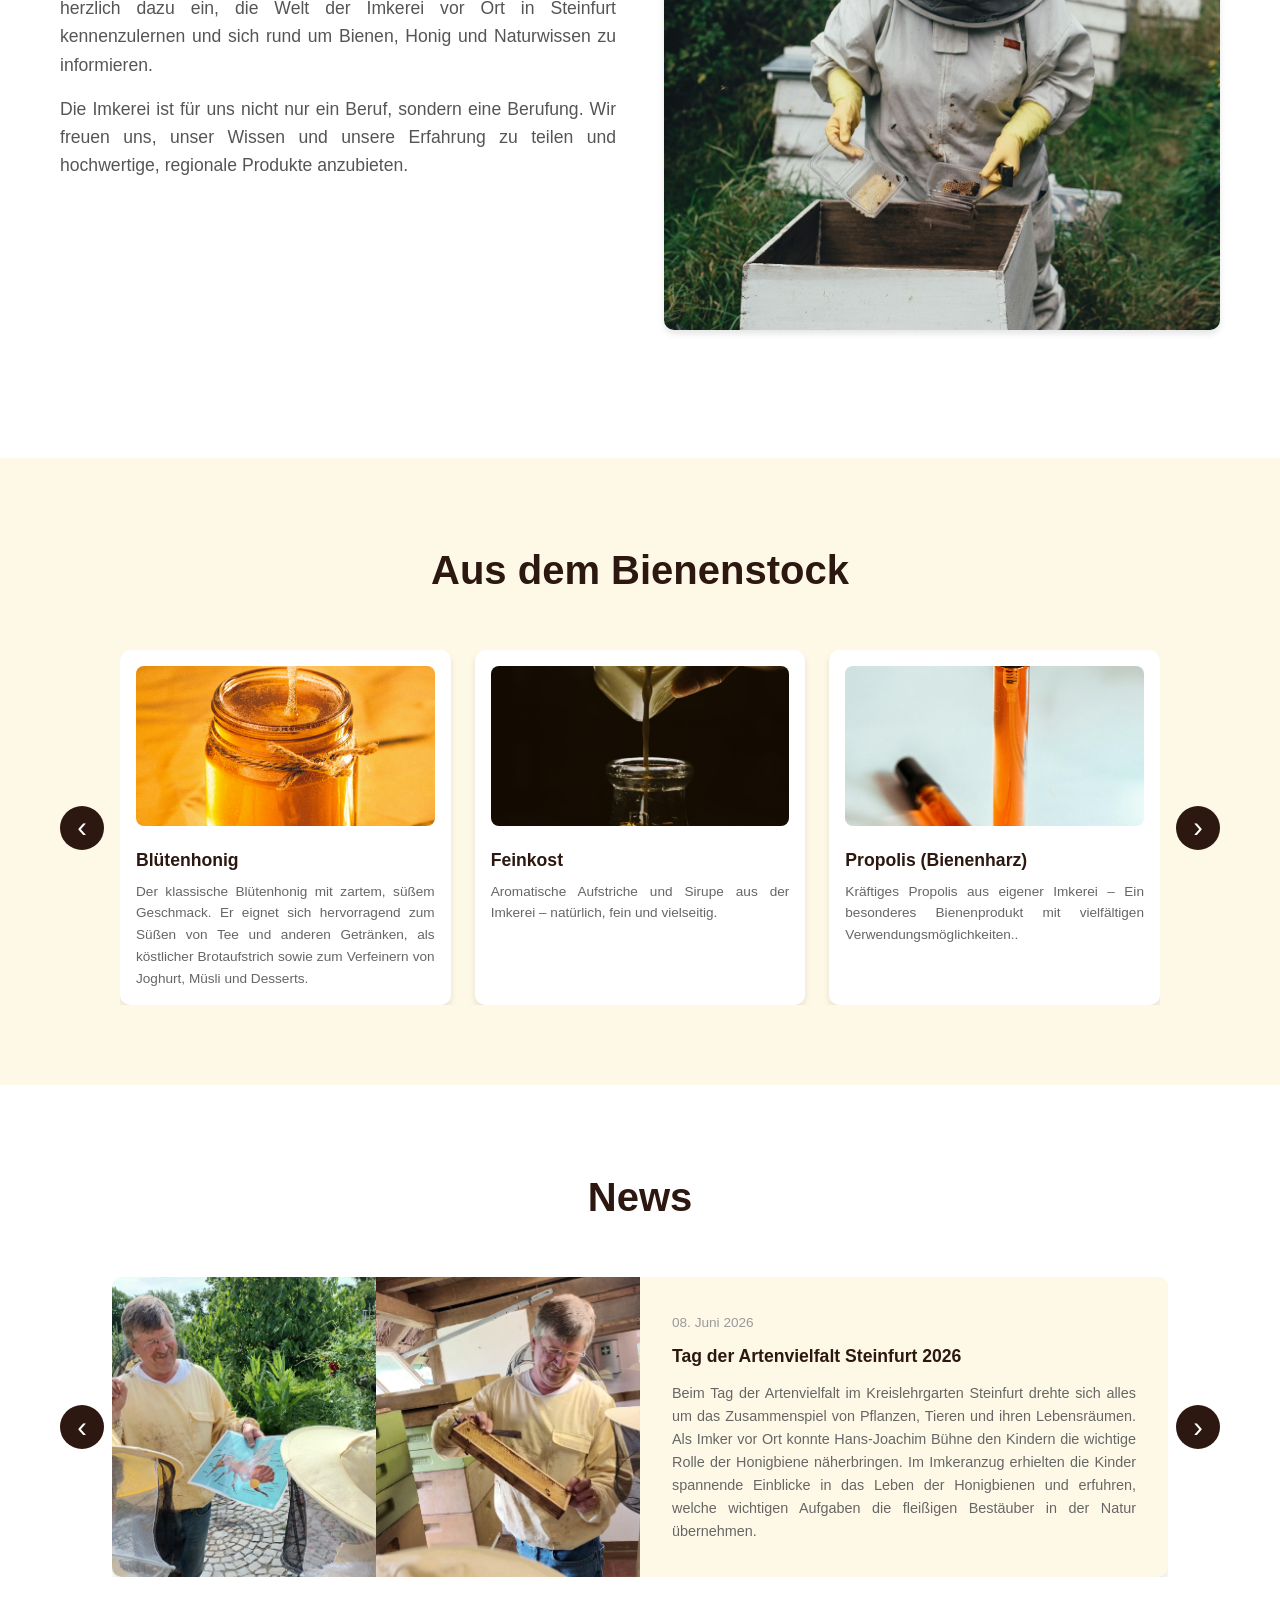
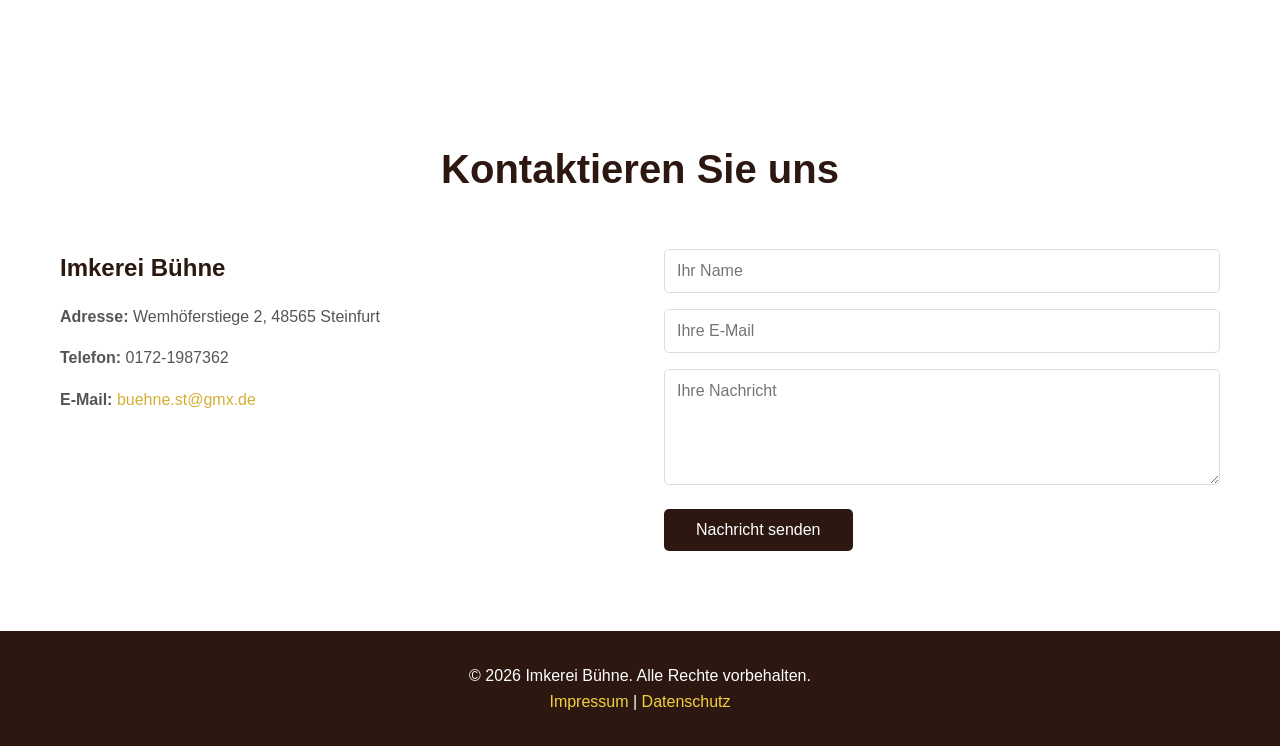
==== commit f994976d: "Update hero section heading for better formatting" ====
--- a/index.html
+++ b/index.html
@@ -25,7 +25,7 @@
         <!-- Hero Section -->
         <section id="home" class="hero">
             <div class="hero-content">
-                <h1>Imkerei Hans-Joachim Bühne</h1>
+                <h1>Imkerei<br class="mobile-break"> Hans-Joachim Bühne</h1>
                 <p>Deutscher Honig aus dem Münsterland</p>
             </div>
         </section>
@@ -150,6 +150,7 @@
                 </div>
                 <div class="news-dots" id="newsDots">
                     <span class="news-dot active"></span>
+                    <span class="news-dot"></span>
                     <span class="news-dot"></span>
                     <span class="news-dot"></span>
                 </div>
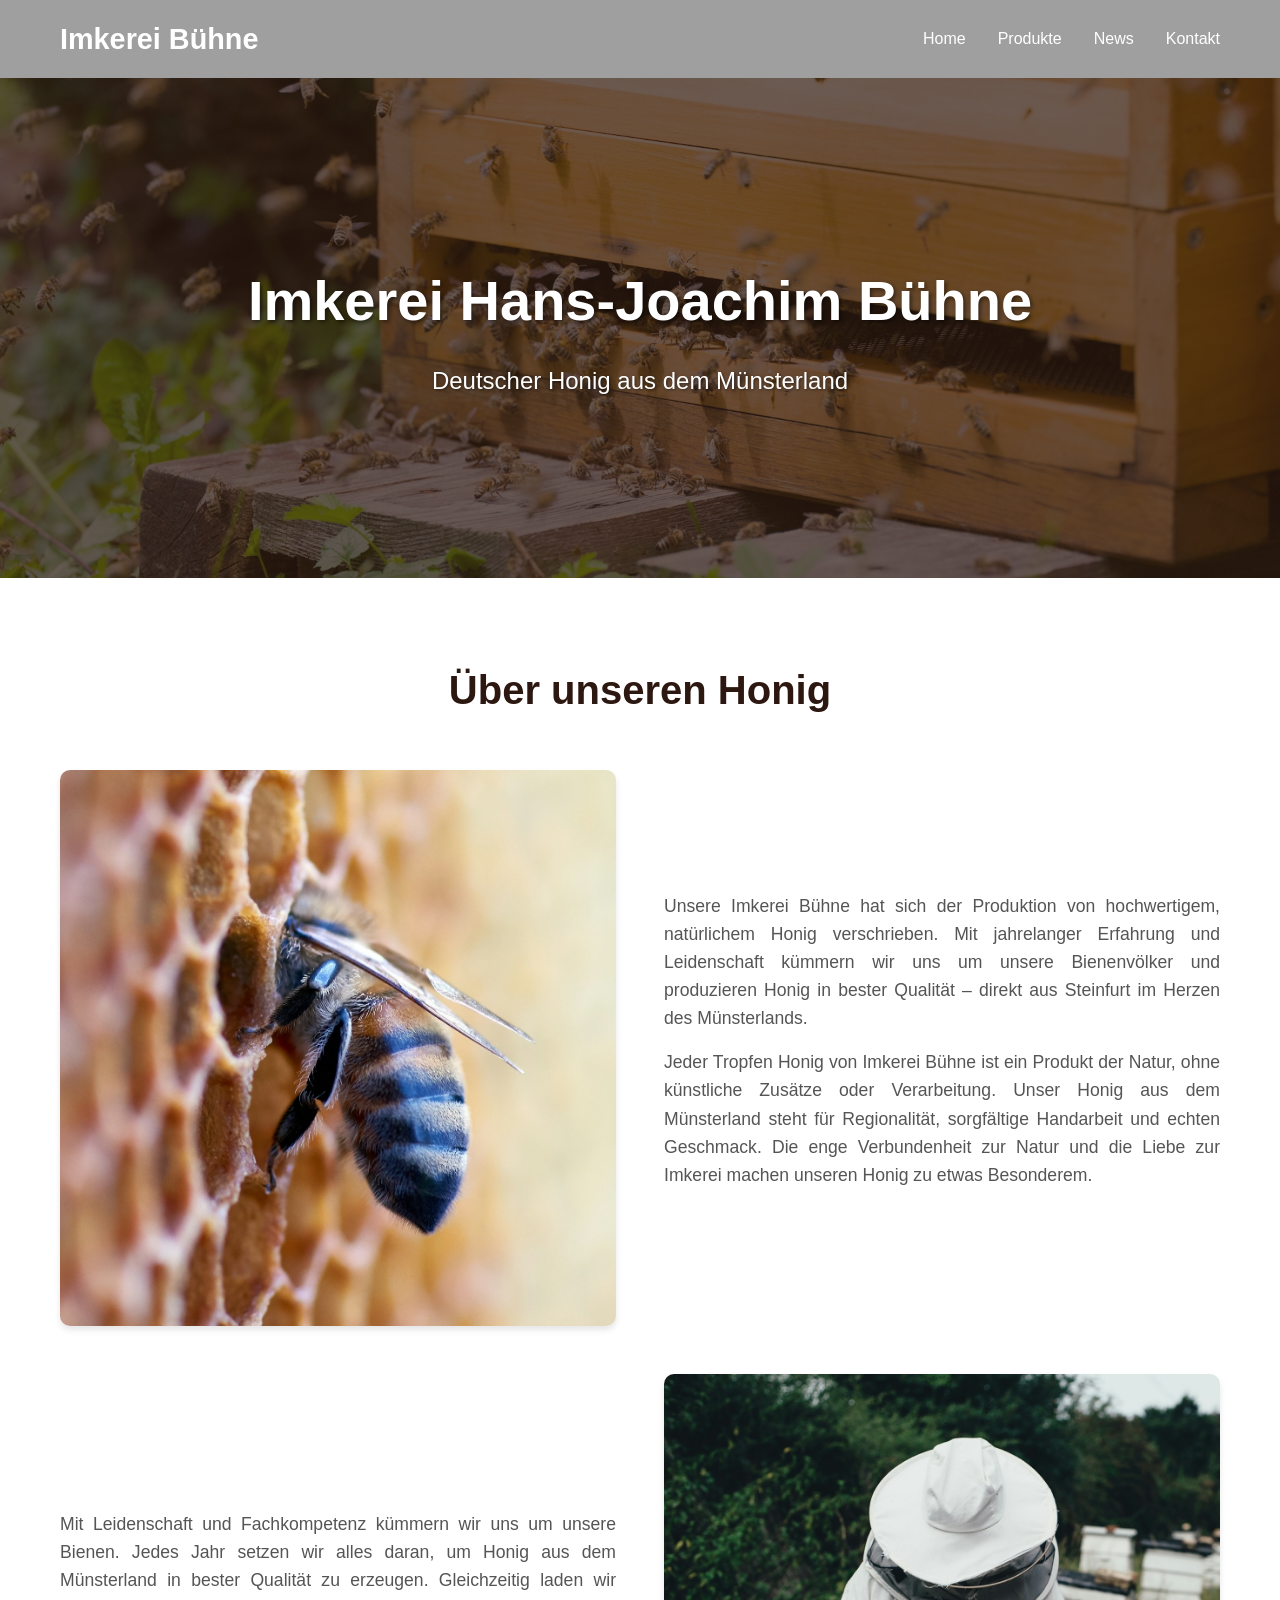
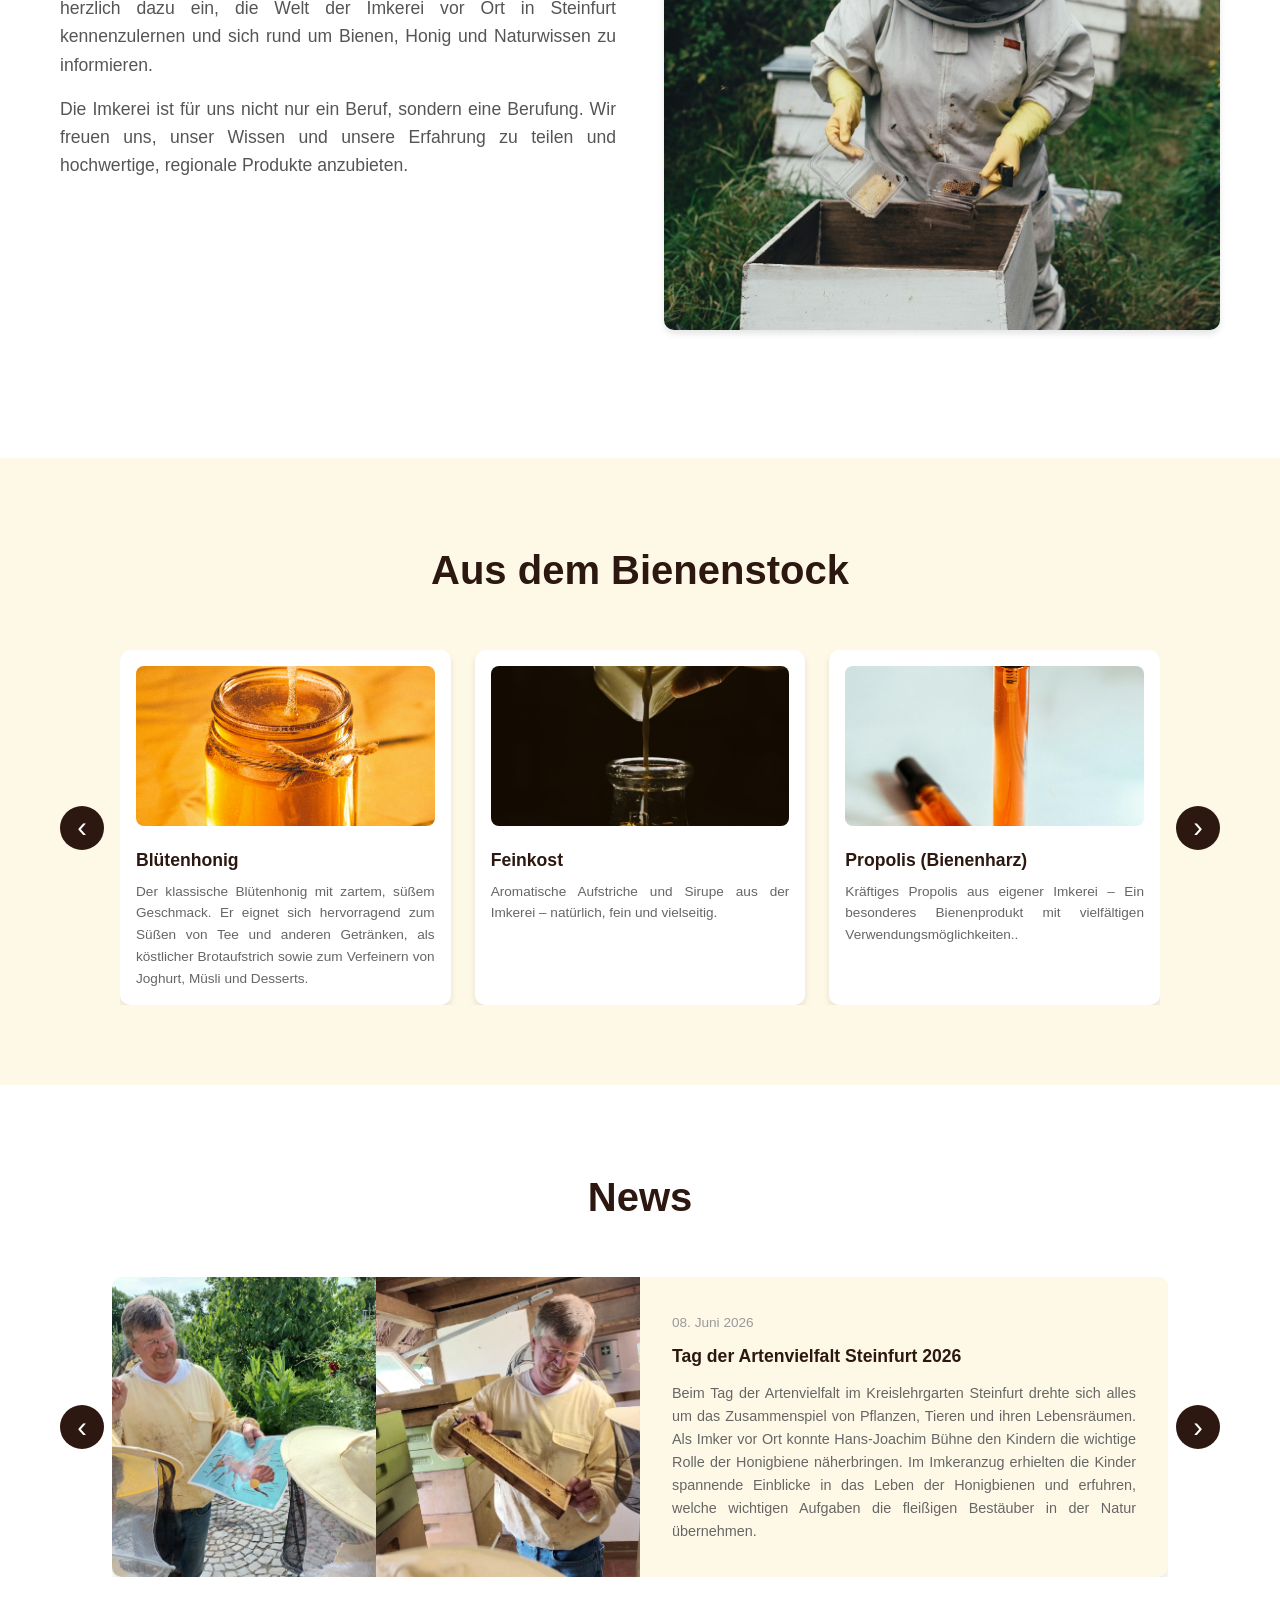
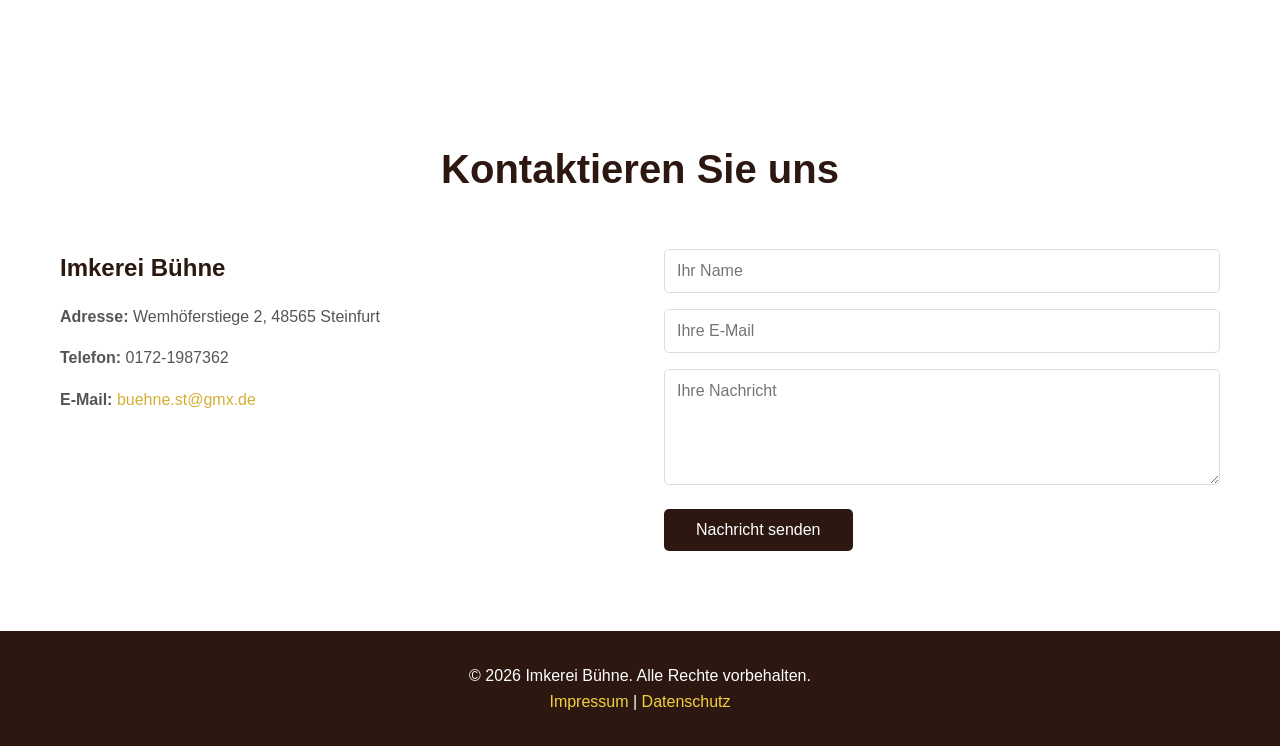
==== commit 5a52015f: "Update index.html" ====
--- a/index.html
+++ b/index.html
@@ -4,6 +4,7 @@
     <meta charset="UTF-8">
     <meta name="viewport" content="width=device-width, initial-scale=1.0">
     <title>Imkerei Bühne - Honig aus dem Münsterland</title>
+    <meta name="description" content="Imkerei Bühne aus Steinfurt im Münsterland – regionaler Honig aus eigener Imkerei.">
     <link rel="stylesheet" href="style.css">
 </head>
 <body>
--- a/style.css
+++ b/style.css
@@ -612,3 +612,13 @@
         font-size: 0.9rem;
     }
 }
+
+.mobile-break {
+    display: none;
+}
+
+@media (max-width: 600px) {
+    .mobile-break {
+        display: block;
+    }
+}
